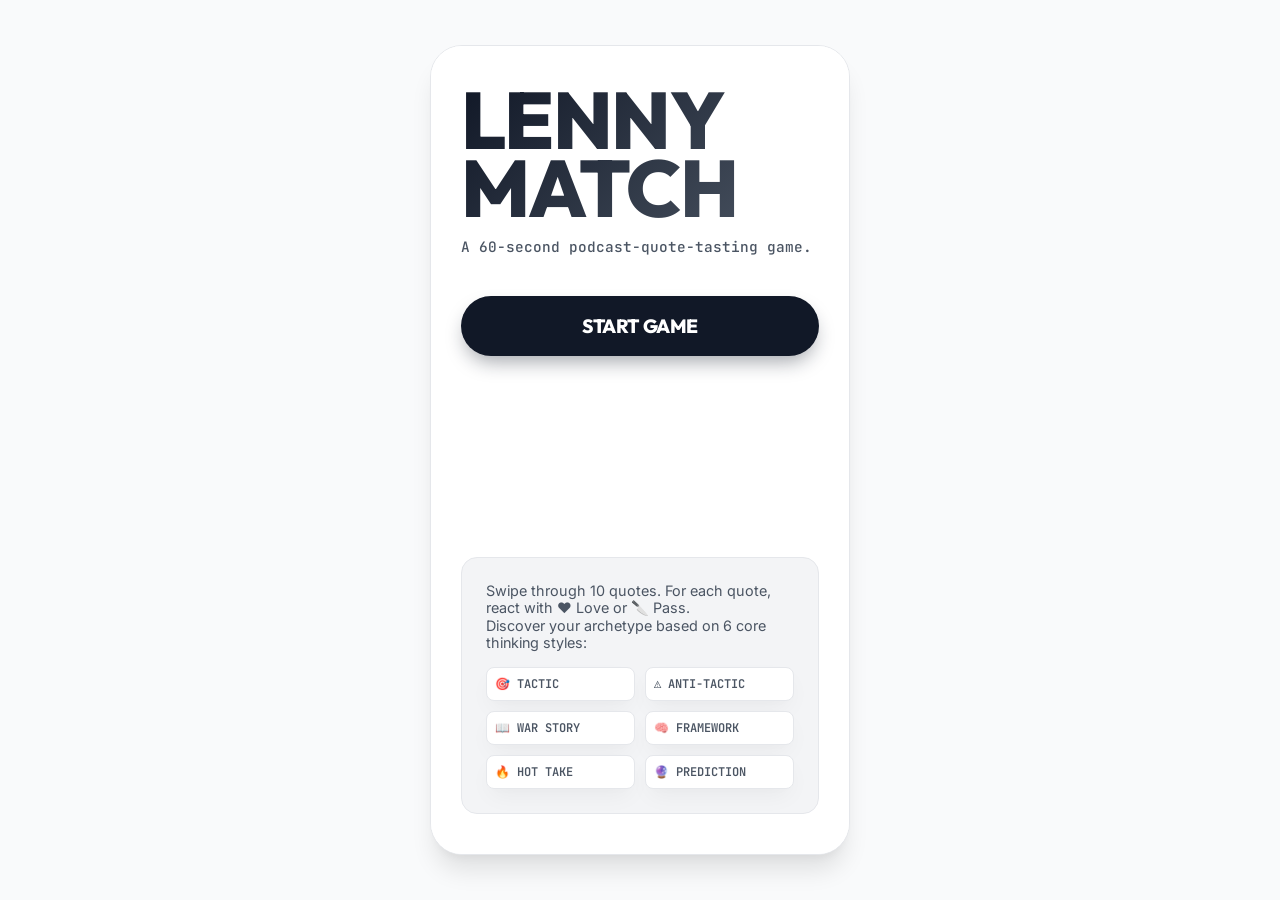
==== index.html @ 505be2f5 "Initial commit: Lenny Match V1" ====
<!DOCTYPE html>
<html lang="en">
<head>
    <meta charset="UTF-8">
    <meta name="viewport" content="width=device-width, initial-scale=1.0, maximum-scale=1.0, user-scalable=no">
    <title>Lenny Match</title>
    <!-- Google Fonts -->
    <link rel="preconnect" href="https://fonts.googleapis.com">
    <link rel="preconnect" href="https://fonts.gstatic.com" crossorigin>
    <link href="https://fonts.googleapis.com/css2?family=Anton&family=Inter:wght@400;500;600;700&family=JetBrains+Mono:wght@400;700&display=swap" rel="stylesheet">
    <link rel="stylesheet" href="style.css?v=2">
    
    <!-- html2canvas for Share functionality -->
    <script src="https://cdnjs.cloudflare.com/ajax/libs/html2canvas/1.4.1/html2canvas.min.js" defer></script>
    <script src="data.js?v=2" defer></script>
    <script src="app.js?v=2" defer></script>
</head>
<body>

    <div id="app-container">
        
        <!-- ==============================
             SCREEN 1: INTRO 
             ============================== -->
        <section id="screen-intro" class="screen active">
            <div class="intro-content">
                <div class="logo-area">
                    <h1 class="font-display">LENNY<br>MATCH</h1>
                    <p class="subtitle font-mono">A 60-second podcast-quote-tasting game.</p>
                </div>
                
                <div class="intro-modes">
                    <button id="btn-start" class="btn-primary font-display">START GAME</button>
                </div>
                
                <div class="how-it-works">
                    <p>Swipe through 10 quotes. For each quote, react with ❤️ Love or 🔪 Pass.</p>
                    <p>Discover your archetype based on 6 core thinking styles:</p>
                    <div class="arch-intro-grid font-mono">
                        <span>🎯 TACTIC</span>
                        <span>⚠️ ANTI-TACTIC</span>
                        <span>📖 WAR STORY</span>
                        <span>🧠 FRAMEWORK</span>
                        <span>🔥 HOT TAKE</span>
                        <span>🔮 PREDICTION</span>
                    </div>
                </div>
            </div>
        </section>

        <!-- ==============================
             SCREEN 2: QUOTE CARD (SWIPE)
             ============================== -->
        <section id="screen-quote" class="screen hidden">
            <header class="game-header">
                <button id="btn-quit" class="btn-icon">✕</button>
                <div class="progress-bar">
                    <div id="progress-fill" class="progress-fill"></div>
                </div>
                <span id="quote-counter" class="font-mono">1/10</span>
            </header>

            <div class="card-stack-container">
                <div id="quote-card-element" class="quote-card">
                    <!-- Indicators -->
                    <div class="card-indicators" id="card-indicators">
                        <div class="indicator active"></div>
                        <div class="indicator"></div>
                        <div class="indicator"></div>
                    </div>
                    
                    <!-- Tap zones removed, handled natively in JS via coordinates -->

                    <div class="card-inner" id="card-inner-content">
                        <!-- Page 0: Quote -->
                        <div id="page-quote" class="card-page">
                            <div id="quote-archetype-label" class="quote-tag font-mono">🎯 TACTIC</div>
                            <div id="quote-text" class="quote-text font-inter">Loading...</div>
                        </div>
                        
                        <!-- Page 1: Speaker -->
                        <div id="page-speaker" class="card-page hidden">
                            <span class="page-label font-mono">THE SPEAKER</span>
                            <h2 id="quote-guest" class="speaker-role font-display">Guest Role</h2>
                        </div>
                        
                        <!-- Page 2: Context -->
                        <div id="page-context" class="card-page hidden">
                            <span class="page-label font-mono">THE CONTEXT</span>
                            <h2 id="quote-episode" class="context-episode font-display">Episode Name</h2>
                        </div>
                    </div>
                </div>
            </div>

            <div class="swipe-controls">
                <div class="btn-group">
                    <button id="btn-reject" class="btn-circle btn-reject" title="Pass">🔪</button>
                    <span id="label-reject" class="btn-label font-inter font-bold">Pass</span>
                </div>
                <div class="btn-group">
                    <button id="btn-love" class="btn-circle btn-love" title="Love">❤️</button>
                    <span id="label-love" class="btn-label font-inter font-bold">Love</span>
                </div>
            </div>
        </section>


        <!-- ==============================
             SCREEN 4: RESULTS
             ============================== -->
        <section id="screen-results" class="screen hidden">
            <div class="results-header">
                <span class="font-mono">YOUR CARD</span>
                <button id="btn-restart" class="btn-icon">↺</button>
            </div>
            
            <div class="card-container-wrapper">
                <!-- THE CHARACTER CARD (Will be exported as PNG) -->
                <div id="character-card-capture" class="hero-card">
                    
                    <div class="hero-card-header">
                        <h2 id="result-name" class="font-display">THE HERETIC</h2>
                        <p id="result-tagline" class="font-inter italic">"Rejects the playbook. Loves the meta."</p>
                    </div>
                    
                    <div class="hero-card-body">
                        <!-- Left Stats Rail -->
                        <div class="stats-rail">
                            <div class="stat-orb" id="orb-doer">
                                <span class="val font-mono" id="val-doer">0</span>
                                <span class="lbl font-mono">DOE</span>
                            </div>
                            <div class="stat-orb" id="orb-thinker">
                                <span class="val font-mono" id="val-thinker">0</span>
                                <span class="lbl font-mono">THI</span>
                            </div>
                            <div class="stat-orb" id="orb-disruptor">
                                <span class="val font-mono" id="val-disruptor">0</span>
                                <span class="lbl font-mono">DIS</span>
                            </div>
                        </div>
                        
                        <!-- Art Slot -->
                        <div class="art-slot" id="card-art">
                            <div class="art-placeholder font-display" id="art-code">HRT</div>
                        </div>
                        
                        <!-- Power Orb -->
                        <div class="power-orb">
                            <span id="val-power" class="val font-mono">50</span>
                            <span class="lbl font-mono">POWER</span>
                        </div>
                    </div>
                    
                    <!-- Dimension Bars -->
                    <div class="dim-bars">
                        <div class="dim-row">
                            <span class="font-mono lbl">DOER</span>
                            <div class="bar-bg"><div class="bar-fill bg-doer" id="bar-doer"></div></div>
                            <span class="font-mono val" id="bar-val-doer">0</span>
                        </div>
                        <div class="dim-row">
                            <span class="font-mono lbl">THINKER</span>
                            <div class="bar-bg"><div class="bar-fill bg-thinker" id="bar-thinker"></div></div>
                            <span class="font-mono val" id="bar-val-thinker">0</span>
                        </div>
                        <div class="dim-row">
                            <span class="font-mono lbl">DISRUPTOR</span>
                            <div class="bar-bg"><div class="bar-fill bg-disruptor" id="bar-disruptor"></div></div>
                            <span class="font-mono val" id="bar-val-disruptor">0</span>
                        </div>
                    </div>
                    
                    <!-- 6 Archetypes sub-scores -->
                    <div class="arch-scores">
                        <div class="font-mono arch-title">— 6 ARCHETYPES —</div>
                        <div class="arch-grid font-mono">
                            <div class="arch-item"><span id="lbl-tac">🎯 Tac</span> <strong id="val-tac">0</strong></div>
                            <div class="arch-item"><span id="lbl-frm">🧠 Frm</span> <strong id="val-frm">0</strong></div>
                            <div class="arch-item"><span id="lbl-hot">🔥 Hot</span> <strong id="val-hot">0</strong></div>
                            <div class="arch-item"><span id="lbl-anti">⚠️ Anti</span> <strong id="val-anti">0</strong></div>
                            <div class="arch-item"><span id="lbl-prd">🔮 Prd</span> <strong id="val-prd">0</strong></div>
                            <div class="arch-item"><span id="lbl-war">📖 War</span> <strong id="val-war">0</strong></div>
                        </div>
                    </div>
                    
                    <!-- Lore -->
                    <div class="card-lore font-inter">
                        <p id="result-lore">Lore goes here.</p>
                    </div>
                    
                    <!-- Footer Code -->
                    <div class="card-footer font-mono">
                        <span id="result-code-footer">HRT</span> · LENNY MATCH
                    </div>
                </div>
            </div>

            <div class="results-actions">
                <button id="btn-share" class="btn-primary font-inter">📤 Download Card</button>
            </div>
            
            <div class="playlist-section">
                <h3 class="font-mono">YOUR PODCAST PLAYLIST</h3>
                <div id="playlist-container" class="playlist-container">
                    <!-- Playlist items will be injected here -->
                </div>
            </div>
            
            <!-- Output img for generated share image -->
            <div id="share-output" class="hidden">
                <img id="share-img" src="" alt="Your Character Card">
            </div>
        </section>

    </div>

</body>
</html>
---- style.css ----
/* style.css - CRED-inspired White Theme */

@import url('https://fonts.googleapis.com/css2?family=Outfit:wght@400;600;800&family=JetBrains+Mono:wght@400;700&family=Inter:wght@400;500;700&display=swap');

:root {
    /* Backgrounds */
    --bg-main: #f9fafb;
    --bg-card: #ffffff;
    --bg-subtle: #f3f4f6;
    
    /* Typography */
    --ink: #111827;
    --ink-soft: #4b5563;
    --ink-faint: #9ca3af;

    /* Archetype Tags (Vibrant, tasteful) */
    --tag-tactic: #3b82f6;     /* Blue */
    --tag-anti: #ef4444;       /* Red */
    --tag-war: #f59e0b;        /* Orange */
    --tag-framework: #8b5cf6;  /* Purple */
    --tag-hot: #f43f5e;        /* Rose */
    --tag-predict: #10b981;    /* Emerald */

    /* Dimension Themes */
    --doer: #f97316;
    --thinker: #3b82f6;
    --disruptor: #db2777;
    --highlight: #fbbf24; 

    /* Actions */
    --love: #ef4444;
    --reject: #1f2937;

    /* Metrics */
    --radius-card: 24px;
    --radius-btn: 99px;
    --line: #e5e7eb;
    --shadow-soft: 0 10px 25px -5px rgba(0, 0, 0, 0.05), 0 8px 10px -6px rgba(0, 0, 0, 0.01);
    --shadow-hover: 0 20px 25px -5px rgba(0, 0, 0, 0.1), 0 8px 10px -6px rgba(0, 0, 0, 0.05);
}

* {
    box-sizing: border-box;
    margin: 0;
    padding: 0;
    -webkit-tap-highlight-color: transparent;
}

body {
    background-color: var(--bg-main);
    color: var(--ink);
    font-family: 'Inter', sans-serif;
    overflow: hidden; 
    display: flex;
    justify-content: center;
    align-items: center;
    height: 100vh;
    width: 100vw;
}

/* Utilities */
.font-display { font-family: 'Outfit', sans-serif; font-weight: 800; letter-spacing: -0.02em; text-transform: uppercase; }
.font-mono { font-family: 'JetBrains Mono', monospace; }
.font-inter { font-family: 'Inter', sans-serif; }
.italic { font-style: italic; }
.text-soft { color: var(--ink-soft); }
.text-faint { color: var(--ink-faint); }
.hidden { display: none !important; }

/* Container */
#app-container {
    width: 100%;
    max-width: 420px;
    height: 100%;
    max-height: 850px;
    position: relative;
    background-color: var(--bg-main);
    color: var(--ink);
    overflow: hidden;
}

@media (min-width: 450px) {
    #app-container {
        height: 90vh;
        border-radius: 32px;
        box-shadow: var(--shadow-hover);
        border: 1px solid var(--line);
        background-color: var(--bg-card);
    }
}

/* Screens */
.screen {
    position: absolute;
    inset: 0;
    display: flex;
    flex-direction: column;
    z-index: 10;
    background: transparent;
    transition: opacity 0.4s ease-in-out;
}

/* ------------------------
   INTRO SCREEN
------------------------ */
#screen-intro {
    padding: 40px 30px;
    justify-content: center;
    background: var(--bg-card);
}

.intro-content {
    display: flex;
    flex-direction: column;
    gap: 40px;
    height: 100%;
    justify-content: center;
    animation: fadeUp 0.6s ease-out forwards;
}

@keyframes fadeUp {
    from { opacity: 0; transform: translateY(20px); }
    to { opacity: 1; transform: translateY(0); }
}

.logo-area h1 {
    font-size: 5rem;
    line-height: 0.85;
    color: var(--ink);
    background: linear-gradient(135deg, var(--ink) 0%, #4b5563 100%);
    -webkit-background-clip: text;
    -webkit-text-fill-color: transparent;
}

.logo-area .subtitle {
    margin-top: 15px;
    font-size: 0.9rem;
    color: var(--ink-soft);
    font-weight: 500;
}

.how-it-works {
    margin-top: auto;
    font-size: 0.9rem;
    color: var(--ink-soft);
    background: var(--bg-subtle);
    padding: 24px;
    border-radius: 16px;
    border: 1px solid var(--line);
}

.arch-intro-grid {
    display: grid;
    grid-template-columns: 1fr 1fr;
    gap: 10px;
    margin-top: 16px;
    font-size: 0.75rem;
    font-weight: 600;
}

.arch-intro-grid span {
    background: var(--bg-card);
    padding: 8px;
    border: 1px solid var(--line);
    border-radius: 8px;
    display: flex;
    align-items: center;
    gap: 6px;
    box-shadow: var(--shadow-soft);
}

/* Buttons */
.btn-primary {
    width: 100%;
    padding: 18px;
    font-size: 1.2rem;
    background: var(--ink);
    color: var(--bg-card);
    border: none;
    border-radius: var(--radius-btn);
    cursor: pointer;
    box-shadow: 0 10px 20px -5px rgba(17, 24, 39, 0.4);
    transition: transform 0.2s cubic-bezier(0.34, 1.56, 0.64, 1), box-shadow 0.2s;
}
.btn-primary:hover { transform: translateY(-2px); box-shadow: 0 14px 25px -5px rgba(17, 24, 39, 0.5); }
.btn-primary:active { transform: scale(0.98); box-shadow: 0 5px 10px -5px rgba(17, 24, 39, 0.4); }

.btn-icon {
    background: transparent;
    border: none;
    font-size: 1.5rem;
    cursor: pointer;
    color: var(--ink-soft);
    transition: color 0.2s;
}
.btn-icon:hover { color: var(--ink); }

/* ------------------------
   QUOTE CARD SCREEN
------------------------ */
#screen-quote {
    padding: 20px;
}

.game-header {
    display: flex;
    align-items: center;
    justify-content: space-between;
    padding-bottom: 20px;
    animation: fadeIn 0.5s ease-out;
}

@keyframes fadeIn {
    from { opacity: 0; }
    to { opacity: 1; }
}

.progress-bar {
    flex: 1;
    height: 6px;
    margin: 0 20px;
    background: var(--line);
    border-radius: 4px;
    overflow: hidden;
}

.progress-fill {
    height: 100%;
    width: 0%;
    background: var(--ink);
    border-radius: 4px;
    transition: width 0.4s cubic-bezier(0.25, 1, 0.5, 1);
}

.card-stack-container {
    flex: 1;
    position: relative;
    perspective: 1200px;
    margin-bottom: 30px;
}

.quote-card {
    position: absolute;
    inset: 0;
    background: var(--bg-card);
    border: 1px solid var(--line);
    border-radius: var(--radius-card);
    box-shadow: var(--shadow-soft);
    display: flex;
    flex-direction: column;
    justify-content: center;
    padding: 30px;
    transform-origin: 50% 100%;
    transition: transform 0.4s cubic-bezier(0.34, 1.56, 0.64, 1), opacity 0.3s ease;
    cursor: grab;
    user-select: none;
    /* Subtle float animation */
    animation: float 6s ease-in-out infinite;
}
.quote-card:active { cursor: grabbing; animation: none; transform: scale(0.98); }

@keyframes float {
    0% { transform: translateY(0px); }
    50% { transform: translateY(-8px); }
    100% { transform: translateY(0px); }
}

.card-inner {
    display: flex;
    flex-direction: column;
    gap: 20px;
    height: 100%;
    justify-content: space-between;
    position: relative;
    z-index: 2;
}

/* Tinder Card Features */
.card-indicators {
    position: absolute;
    top: 10px;
    left: 10px;
    right: 10px;
    display: flex;
    gap: 4px;
    z-index: 10;
}
.indicator {
    flex: 1;
    height: 4px;
    background: rgba(0,0,0,0.1);
    border-radius: 2px;
}
.indicator.active {
    background: var(--ink);
}
/* Tap Zones removed as JS handles coordinates directly */

.card-page {
    display: flex;
    flex-direction: column;
    height: 100%;
}
.card-page.hidden {
    display: none;
}
.page-label {
    font-size: 0.75rem;
    color: var(--ink-faint);
    margin-bottom: 12px;
    font-weight: 700;
}
.speaker-role, .context-episode {
    font-size: 2.2rem;
    line-height: 1.2;
    color: var(--ink);
    margin: auto 0;
}

/* Tasteful Color Tags */
.quote-tag {
    align-self: flex-start;
    padding: 6px 12px;
    border-radius: 8px;
    font-size: 0.75rem;
    font-weight: 700;
    text-transform: uppercase;
    letter-spacing: 0.05em;
    display: flex;
    align-items: center;
    gap: 6px;
    /* Default, overridden in JS */
    background: var(--bg-subtle);
    color: var(--ink);
}

/* Tag Specific Colors */
.tag-tactic { background: #eff6ff; color: var(--tag-tactic); border: 1px solid #bfdbfe; }
.tag-anti { background: #fef2f2; color: var(--tag-anti); border: 1px solid #fecaca; }
.tag-war { background: #fffbeb; color: var(--tag-war); border: 1px solid #fde68a; }
.tag-framework { background: #f5f3ff; color: var(--tag-framework); border: 1px solid #ddd6fe; }
.tag-hot { background: #fff1f2; color: var(--tag-hot); border: 1px solid #fecdd3; }
.tag-predict { background: #ecfdf5; color: var(--tag-predict); border: 1px solid #a7f3d0; }

.quote-text {
    font-size: clamp(1.1rem, 3.5vh, 1.6rem);
    font-weight: 700;
    line-height: 1.4;
    letter-spacing: -0.01em;
    color: var(--ink);
    overflow-y: auto;
    max-height: 40vh;
    padding-right: 8px;
    margin: auto 0;
}

.guest-info {
    margin-top: auto;
    padding-top: 20px;
    border-top: 1px solid var(--line);
}

.guest-role {
    font-size: 0.85rem;
    color: var(--ink-soft);
    font-weight: 500;
}

.swipe-controls {
    display: flex;
    justify-content: center;
    gap: 40px;
    padding-bottom: 20px;
}

.btn-group {
    display: flex;
    flex-direction: column;
    align-items: center;
    gap: 12px;
}

.btn-label {
    font-size: 0.75rem;
    color: var(--ink-soft);
    text-transform: uppercase;
    letter-spacing: 0.05em;
}

.btn-circle {
    width: 72px;
    height: 72px;
    border-radius: 50%;
    border: none;
    background: var(--bg-card);
    font-size: 2rem;
    cursor: pointer;
    box-shadow: 0 10px 20px -5px rgba(0,0,0,0.08);
    display: flex;
    align-items: center;
    justify-content: center;
    transition: transform 0.2s cubic-bezier(0.34, 1.56, 0.64, 1), box-shadow 0.2s;
}
.btn-circle:hover { transform: translateY(-4px); box-shadow: var(--shadow-hover); }
.btn-circle:active { transform: scale(0.9) translateY(0); box-shadow: 0 5px 10px -5px rgba(0,0,0,0.05); }

.btn-reject { color: var(--reject); }
.btn-love { color: var(--love); }

/* Swipe Animations */
.swipe-left { transform: translate(-150%, -50px) rotate(-15deg) scale(0.9) !important; opacity: 0; }
.swipe-right { transform: translate(150%, -50px) rotate(15deg) scale(0.9) !important; opacity: 0; }

/* ------------------------
   RESULTS SCREEN
------------------------ */
#screen-results {
    padding: 24px;
    background: var(--bg-subtle);
    overflow-y: auto;
}

.results-header {
    display: flex;
    justify-content: space-between;
    align-items: center;
    margin-bottom: 24px;
}

.results-header span {
    font-weight: 700;
    font-size: 0.9rem;
    color: var(--ink-soft);
    letter-spacing: 0.05em;
}

/* Exportable Card Wrapper */
#character-card-capture {
    background: var(--bg-card);
    border: 1px solid var(--line);
    border-radius: 24px;
    box-shadow: var(--shadow-soft);
    position: relative;
    padding-bottom: 0;
    margin-bottom: 24px;
    overflow: hidden;
}

/* Header */
.hero-card-header {
    padding: 24px;
    text-align: center;
    background: linear-gradient(180deg, var(--bg-card) 0%, var(--bg-subtle) 100%);
    border-bottom: 1px solid var(--line);
}
.hero-card-header h2 { font-size: 2.5rem; line-height: 1; letter-spacing: -0.03em; color: var(--ink); }
.hero-card-header p { font-size: 0.85rem; margin-top: 8px; color: var(--ink-soft); font-weight: 500; }

/* Body Area */
.hero-card-body {
    display: flex;
    position: relative;
    padding: 20px;
    gap: 16px;
}

.stats-rail {
    display: flex;
    flex-direction: column;
    gap: 12px;
    width: 45px;
}

.stat-orb {
    display: flex;
    flex-direction: column;
    align-items: center;
}

.stat-orb .val {
    width: 44px;
    height: 44px;
    border-radius: 50%;
    border: 1px solid var(--line);
    display: flex;
    align-items: center;
    justify-content: center;
    font-weight: 700;
    font-size: 1rem;
    background: var(--bg-subtle);
    color: var(--ink);
}

.stat-orb .lbl { font-size: 0.6rem; margin-top: 4px; font-weight: 700; color: var(--ink-soft); }

.art-slot {
    flex: 1;
    min-height: 200px;
    border-radius: 16px;
    display: flex;
    align-items: center;
    justify-content: center;
    background: linear-gradient(135deg, var(--bg-subtle) 0%, #e5e7eb 100%);
    overflow: hidden;
    position: relative;
}

.art-placeholder {
    font-size: 5rem;
    color: rgba(17, 24, 39, 0.05);
}

.power-orb {
    position: absolute;
    top: 10px;
    right: 10px;
    width: 70px;
    height: 70px;
    border-radius: 50%;
    background: var(--ink);
    color: var(--bg-card);
    box-shadow: 0 8px 16px rgba(0,0,0,0.15);
    display: flex;
    flex-direction: column;
    align-items: center;
    justify-content: center;
    transform: rotate(5deg);
    z-index: 10;
}
.power-orb .val { font-size: 1.6rem; font-weight: 800; line-height: 1;}
.power-orb .lbl { font-size: 0.5rem; font-weight: 700; letter-spacing: 0.05em; opacity: 0.8;}

/* Bars */
.dim-bars {
    border-top: 1px solid var(--line);
    padding: 20px;
    display: flex;
    flex-direction: column;
    gap: 12px;
}

.dim-row {
    display: flex;
    align-items: center;
    gap: 12px;
}

.dim-row .lbl { width: 80px; font-size: 0.75rem; font-weight: 700; color: var(--ink-soft); }
.dim-row .val { width: 30px; font-size: 0.85rem; text-align: right; font-weight: 600; }

.bar-bg {
    flex: 1;
    height: 8px;
    border-radius: 99px;
    background: var(--bg-subtle);
    position: relative;
    overflow: hidden;
}

.bar-fill {
    position: absolute;
    top: 0; left: 0; bottom: 0;
    border-radius: 99px;
    width: 0%;
    transition: width 1s cubic-bezier(0.34, 1.56, 0.64, 1);
}

/* Arch sub scores */
.arch-scores {
    padding: 0 20px 20px;
}
.arch-title { font-size: 0.65rem; color: var(--ink-faint); margin-bottom: 12px; text-align: center; font-weight: 700; letter-spacing: 0.05em;}
.arch-grid {
    display: grid;
    grid-template-columns: 1fr 1fr 1fr;
    gap: 12px;
    font-size: 0.75rem;
}
.arch-item { display: flex; justify-content: space-between; align-items: center; border-bottom: 1px dashed var(--line); padding-bottom: 4px;}
.arch-item span { color: var(--ink-soft); }
.arch-item strong { color: var(--ink); font-weight: 700; }

/* Lore */
.card-lore {
    border-top: 1px solid var(--line);
    padding: 20px;
    font-size: 0.85rem;
    line-height: 1.5;
    background: var(--bg-subtle);
    color: var(--ink-soft);
}

.card-footer {
    border-top: 1px solid var(--line);
    padding: 12px;
    text-align: center;
    font-size: 0.75rem;
    background: var(--bg-card);
    font-weight: 700;
    color: var(--ink-faint);
    letter-spacing: 0.05em;
}

/* ------------------------
   PLAYLIST SECTION
------------------------ */
.playlist-section {
    margin-top: 24px;
    background: var(--bg-card);
    border: 1px solid var(--line);
    border-radius: 16px;
    padding: 20px;
    box-shadow: var(--shadow-soft);
}

.playlist-section h3 {
    font-size: 0.85rem;
    margin-bottom: 16px;
    color: var(--ink-soft);
    text-transform: uppercase;
    letter-spacing: 0.05em;
}

.playlist-container {
    display: flex;
    flex-direction: column;
    gap: 12px;
}

.playlist-item {
    display: flex;
    align-items: center;
    gap: 12px;
    padding: 12px;
    border: 1px solid var(--line);
    border-radius: 12px;
    background: var(--bg-subtle);
    transition: transform 0.2s, background 0.2s;
    text-decoration: none;
    color: var(--ink);
}
.playlist-item:hover { transform: translateY(-2px); background: #f8fafc; }

.playlist-item .p-icon {
    font-size: 1.5rem;
    background: var(--bg-card);
    border-radius: 50%;
    padding: 8px;
    box-shadow: 0 4px 6px -1px rgba(0, 0, 0, 0.05);
}

.playlist-item .p-details {
    display: flex;
    flex-direction: column;
}
.playlist-item .p-title { font-size: 0.85rem; font-weight: 600; line-height: 1.3;}
.playlist-item .p-guest { font-size: 0.75rem; color: var(--ink-soft); margin-top: 4px; }
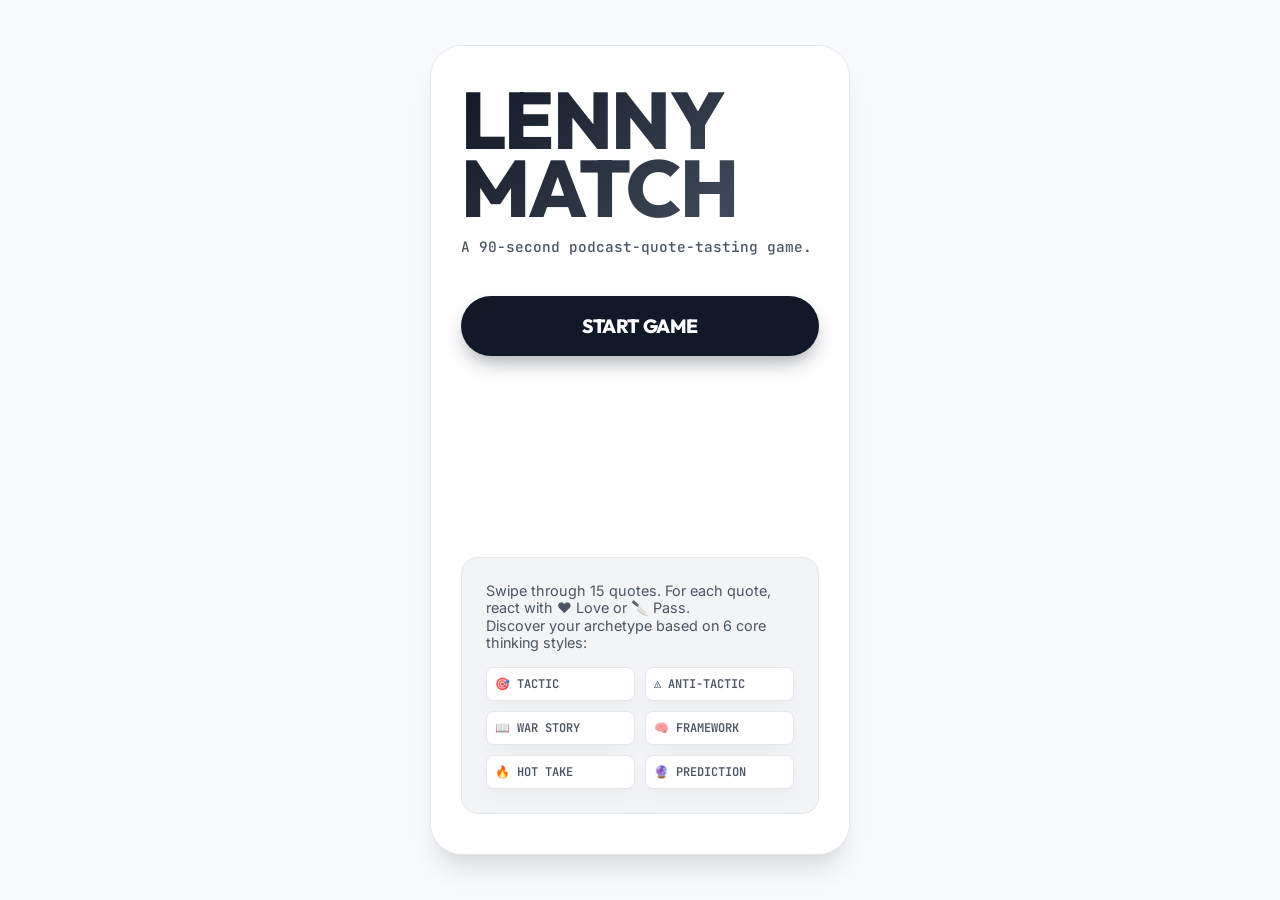
==== commit d2a49647: "Fix 10 bugs found in code review and align with spec Bugs fixed: - Add missing CSS classes (bg-doer/" ====
--- a/index.html
+++ b/index.html
@@ -7,7 +7,7 @@
     <!-- Google Fonts -->
     <link rel="preconnect" href="https://fonts.googleapis.com">
     <link rel="preconnect" href="https://fonts.gstatic.com" crossorigin>
-    <link href="https://fonts.googleapis.com/css2?family=Anton&family=Inter:wght@400;500;600;700&family=JetBrains+Mono:wght@400;700&display=swap" rel="stylesheet">
+    <link href="https://fonts.googleapis.com/css2?family=Outfit:wght@400;600;800&family=Inter:wght@400;500;600;700&family=JetBrains+Mono:wght@400;700&display=swap" rel="stylesheet">
     <link rel="stylesheet" href="style.css?v=2">
     
     <!-- html2canvas for Share functionality -->
@@ -26,7 +26,7 @@
             <div class="intro-content">
                 <div class="logo-area">
                     <h1 class="font-display">LENNY<br>MATCH</h1>
-                    <p class="subtitle font-mono">A 60-second podcast-quote-tasting game.</p>
+                    <p class="subtitle font-mono">A 90-second podcast-quote-tasting game.</p>
                 </div>
                 
                 <div class="intro-modes">
@@ -34,7 +34,7 @@
                 </div>
                 
                 <div class="how-it-works">
-                    <p>Swipe through 10 quotes. For each quote, react with ❤️ Love or 🔪 Pass.</p>
+                    <p>Swipe through 15 quotes. For each quote, react with ❤️ Love or 🔪 Pass.</p>
                     <p>Discover your archetype based on 6 core thinking styles:</p>
                     <div class="arch-intro-grid font-mono">
                         <span>🎯 TACTIC</span>
@@ -57,7 +57,7 @@
                 <div class="progress-bar">
                     <div id="progress-fill" class="progress-fill"></div>
                 </div>
-                <span id="quote-counter" class="font-mono">1/10</span>
+                <span id="quote-counter" class="font-mono">1/15</span>
             </header>
 
             <div class="card-stack-container">
--- a/style.css
+++ b/style.css
@@ -1,6 +1,4 @@
 /* style.css - CRED-inspired White Theme */
-
-@import url('https://fonts.googleapis.com/css2?family=Outfit:wght@400;600;800&family=JetBrains+Mono:wght@400;700&family=Inter:wght@400;500;700&display=swap');
 
 :root {
     /* Backgrounds */
@@ -340,7 +338,7 @@
 .tag-war { background: #fffbeb; color: var(--tag-war); border: 1px solid #fde68a; }
 .tag-framework { background: #f5f3ff; color: var(--tag-framework); border: 1px solid #ddd6fe; }
 .tag-hot { background: #fff1f2; color: var(--tag-hot); border: 1px solid #fecdd3; }
-.tag-predict { background: #ecfdf5; color: var(--tag-predict); border: 1px solid #a7f3d0; }
+.tag-prediction { background: #ecfdf5; color: var(--tag-predict); border: 1px solid #a7f3d0; }
 
 .quote-text {
     font-size: clamp(1.1rem, 3.5vh, 1.6rem);
@@ -565,6 +563,18 @@
     transition: width 1s cubic-bezier(0.34, 1.56, 0.64, 1);
 }
 
+/* Dimension color fills — used on bars, art slot, and orb highlight */
+.bg-doer { background: var(--doer); }
+.bg-thinker { background: var(--thinker); }
+.bg-disruptor { background: var(--disruptor); }
+
+.dim-doer { background: linear-gradient(135deg, #f97316 0%, #ea580c 100%); }
+.dim-thinker { background: linear-gradient(135deg, #3b82f6 0%, #2563eb 100%); }
+.dim-disruptor { background: linear-gradient(135deg, #db2777 0%, #be185d 100%); }
+
+.bg-highlight { background: var(--highlight) !important; }
+.border-highlight { border-color: var(--highlight) !important; }
+
 /* Arch sub scores */
 .arch-scores {
     padding: 0 20px 20px;
